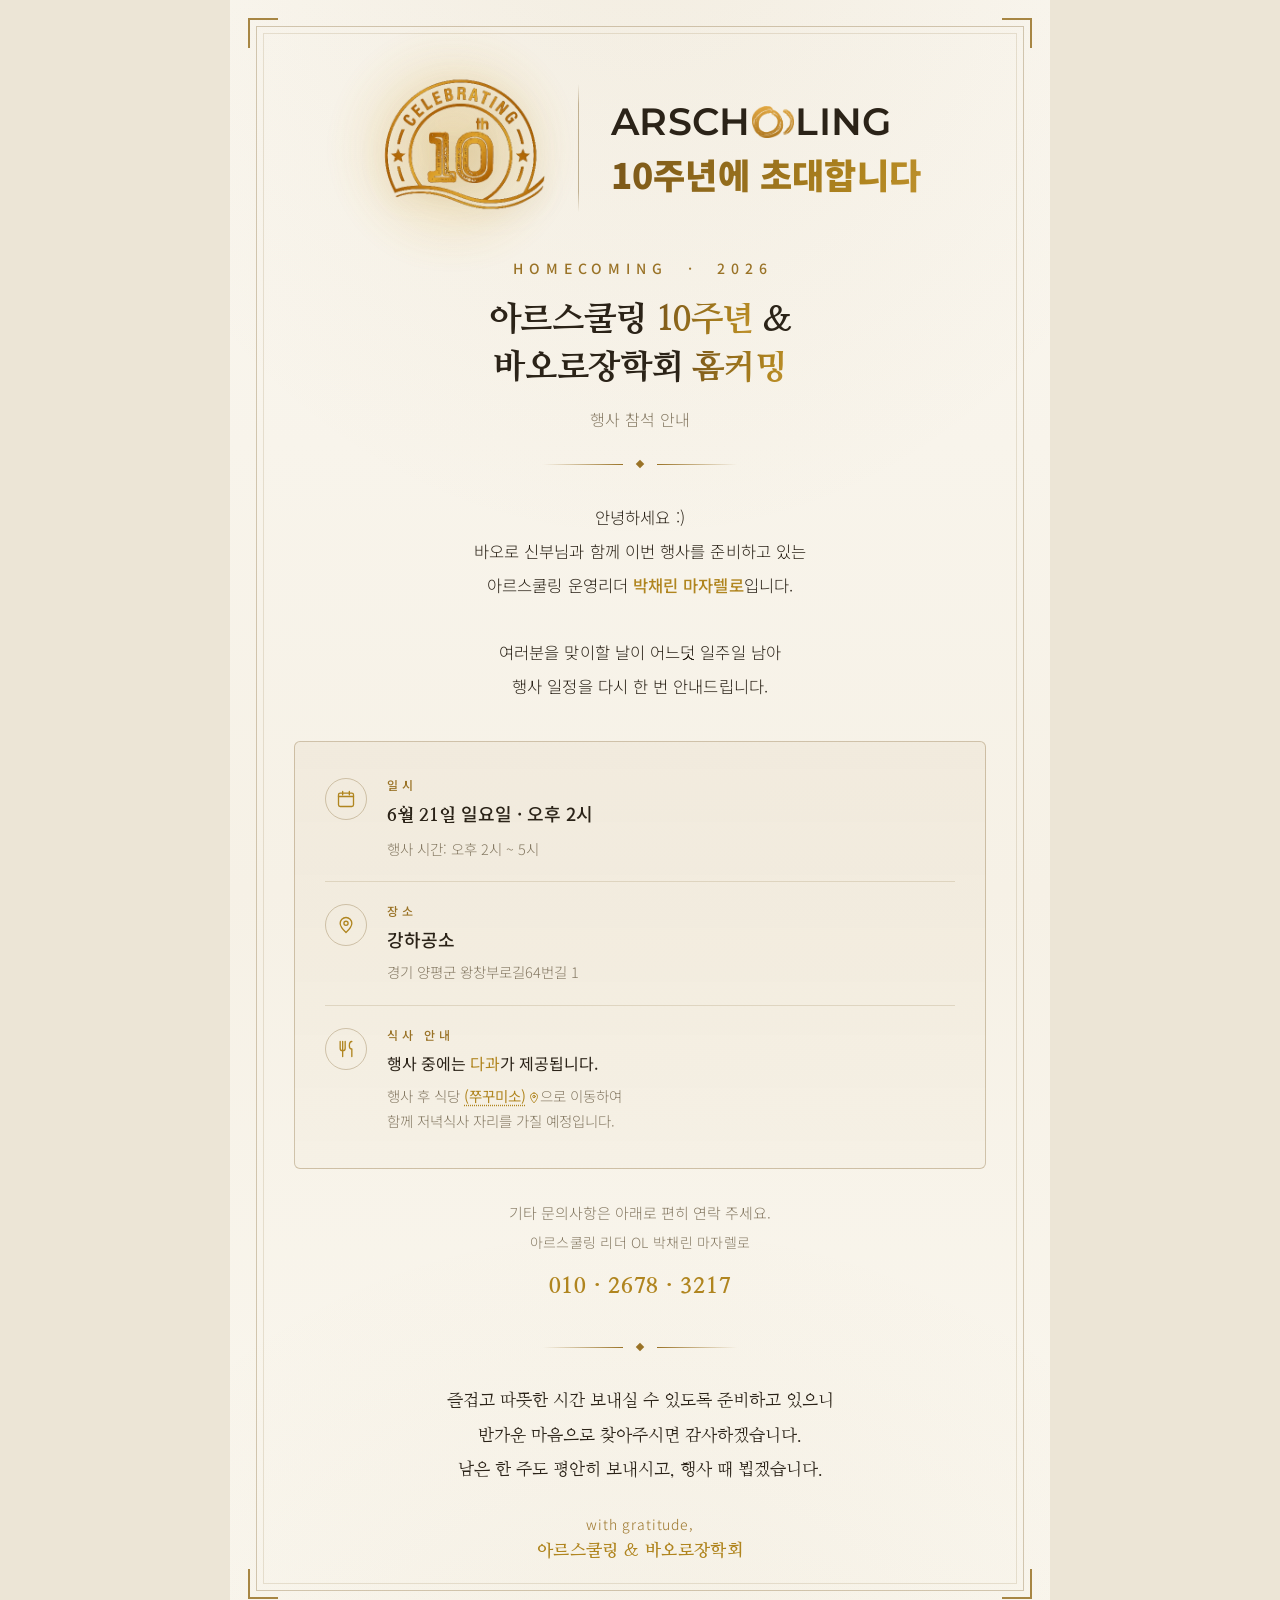
==== cream.html @ 55a67202 "쭈꾸미소 옆에 지도 핀 아이콘 추가" ====
<!DOCTYPE html>
<html lang="ko">
<head>
<meta charset="UTF-8">
<meta name="viewport" content="width=device-width, initial-scale=1.0">
<title>아르스쿨링 10주년 초대장</title>
<meta property="og:title" content="아르스쿨링 10주년 초대장">
<meta property="og:description" content="여기를 눌러 링크를 확인하세요.">
<meta property="og:image" content="https://arschooling.github.io/ar10th/assets/seal-gold-preview-cream.png">
<meta property="og:url" content="https://arschooling.github.io/ar10th/cream.html">
<meta property="og:type" content="website">
<link rel="preconnect" href="https://fonts.googleapis.com">
<link rel="preconnect" href="https://fonts.gstatic.com" crossorigin>
<link href="https://fonts.googleapis.com/css2?family=Montserrat:wght@700;800;900&family=Nanum+Myeongjo:wght@400;700;800&family=Noto+Sans+KR:wght@300;400;500;700;900&display=swap" rel="stylesheet">
<style>
  :root{
    --bg:#fbf8f1;
    --gold:#9a7327;
    --gold-bright:#b0851f;
    --gold-deep:#7a571a;
    --line:rgba(120,88,30,.30);
    --ink:#2b2318;
    --muted:#867a64;
  }
  *{margin:0;padding:0;box-sizing:border-box;}
  html,body{background:#ece5d6;}
  body{
    font-family:'Noto Sans KR',sans-serif;
    display:flex;justify-content:center;
    -webkit-font-smoothing:antialiased;
  }
  .card{
    width:820px;
    position:relative;
    background:
      radial-gradient(120% 70% at 50% -8%, rgba(154,115,39,.08), transparent 60%),
      radial-gradient(140% 60% at 50% 108%, rgba(154,115,39,.06), transparent 55%),
      linear-gradient(180deg,#faf7f0 0%,#f6f1e6 55%,#faf7ef 100%);
    overflow:hidden;
  }
  /* fine inner gold frame */
  .frame{
    position:absolute;inset:26px;
    border:1px solid var(--line);
    pointer-events:none;
  }
  .frame::before{
    content:"";position:absolute;inset:6px;
    border:1px solid rgba(120,88,30,.15);
  }
  .corner{position:absolute;width:30px;height:30px;border:0 solid var(--gold);opacity:.85;}
  .corner.tl{top:18px;left:18px;border-top-width:2px;border-left-width:2px;}
  .corner.tr{top:18px;right:18px;border-top-width:2px;border-right-width:2px;}
  .corner.bl{bottom:18px;left:18px;border-bottom-width:2px;border-left-width:2px;}
  .corner.br{bottom:18px;right:18px;border-bottom-width:2px;border-right-width:2px;}

  .inner{position:relative;padding:60px 64px 56px;}

  /* hero — reconstructed header (clean assets) */
  .hero{
    margin:10px 0 32px;
    display:flex;align-items:center;justify-content:center;gap:32px;
  }
  .hero .sealwrap{position:relative;flex:none;line-height:0;}
  .hero .sealwrap::before{
    content:"";position:absolute;left:50%;top:50%;
    width:138%;height:138%;transform:translate(-50%,-50%);
    background:radial-gradient(circle, rgba(216,166,46,.42) 0%, rgba(216,166,46,.2) 36%, rgba(216,166,46,0) 68%);
    filter:blur(15px);z-index:0;pointer-events:none;
    opacity:.75;
  }
  @keyframes aura{
    0%,100%{opacity:.5;transform:translate(-50%,-50%) scale(.95);}
    50%{opacity:1;transform:translate(-50%,-50%) scale(1.07);}
  }
  .hero .seal{
    position:relative;z-index:1;
    height:156px;width:auto;display:block;
    filter:drop-shadow(0 4px 12px rgba(120,86,20,.18));
  }
  .hero .sealwrap::after{
    content:"";position:absolute;inset:0;pointer-events:none;z-index:2;
    -webkit-mask:url(assets/seal-gold.png?v=2) center/contain no-repeat;
            mask:url(assets/seal-gold.png?v=2) center/contain no-repeat;
    background:linear-gradient(108deg, transparent 44%, rgba(255,251,234,.85) 50%, transparent 56%);
    background-repeat:no-repeat;background-size:260% 100%;
    mix-blend-mode:screen;
    animation:sealshine 5s ease-in-out 1.3s infinite;
  }
  @keyframes sealshine{
    0%{background-position:175% 0;}
    28%{background-position:-65% 0;}
    100%{background-position:-65% 0;}
  }
  .hero .vbar{
    width:1px;flex:none;height:128px;
    background:linear-gradient(180deg,transparent,rgba(120,88,30,.42) 16%,rgba(120,88,30,.42) 84%,transparent);
  }
  .hero .wordblock{display:flex;flex-direction:column;gap:15px;align-items:flex-start;}
  .wordmark{
    display:flex;align-items:center;
    font-family:'Montserrat',sans-serif;font-weight:600;
    font-size:38px;line-height:1;color:var(--ink);letter-spacing:.01em;
  }
  .wordmark .omark{height:.84em;width:auto;display:block;margin:0 .03em;}
  .invite{
    font-family:'Noto Sans KR',sans-serif;font-weight:900;
    font-size:35px;line-height:1.04;letter-spacing:.005em;
    background:linear-gradient(110deg,var(--gold-deep) 0%,var(--gold-bright) 30%,#cf9f3f 47%,var(--gold-bright) 64%,var(--gold-deep) 100%);
    background-size:280% 100%;
    -webkit-background-clip:text;background-clip:text;color:transparent;
    animation:shine 8s ease-in-out 1s infinite;
  }

  .eyebrow{
    text-align:center;font-size:14px;letter-spacing:.42em;
    color:var(--gold);font-weight:500;text-indent:.42em;
    margin-bottom:18px;text-transform:uppercase;
  }
  .divider{display:flex;align-items:center;justify-content:center;gap:14px;margin:0 auto 22px;}
  .divider .l{height:1px;width:80px;background:linear-gradient(90deg,transparent,var(--gold));}
  .divider .l.r{background:linear-gradient(90deg,var(--gold),transparent);}
  .divider .dot{width:6px;height:6px;background:var(--gold);transform:rotate(45deg);}

  h1{
    font-family:'Nanum Myeongjo',serif;
    text-align:center;color:var(--ink);
    font-weight:800;font-size:34px;line-height:1.42;
    letter-spacing:-.01em;text-wrap:balance;
  }
  h1 .accent{
    background:linear-gradient(180deg,var(--gold-bright),var(--gold-deep));
    -webkit-background-clip:text;background-clip:text;color:transparent;
  }
  .subhead{
    text-align:center;color:var(--muted);font-size:16px;font-weight:300;
    margin-top:14px;letter-spacing:.02em;
  }

  .greet{
    margin-top:34px;color:var(--ink);font-weight:300;
    font-size:16.5px;line-height:2.05;letter-spacing:.005em;
    text-align:center;text-wrap:pretty;
  }
  .greet .who{color:var(--gold-bright);font-weight:500;}

  /* details */
  .details{
    margin-top:38px;
    border:1px solid var(--line);
    background:linear-gradient(180deg,rgba(154,115,39,.05),rgba(154,115,39,.018));
    border-radius:6px;
    padding:14px 30px;
  }
  .row{display:flex;gap:20px;padding:20px 0;align-items:flex-start;}
  .row + .row{border-top:1px solid rgba(120,88,30,.16);}
  .ic{
    flex:none;width:42px;height:42px;border-radius:50%;
    border:1px solid var(--line);
    display:flex;align-items:center;justify-content:center;
    margin-top:2px;
  }
  .ic svg{width:20px;height:20px;stroke:var(--gold-bright);fill:none;stroke-width:1.6;stroke-linecap:round;stroke-linejoin:round;}
  .row .body{flex:1;}
  .row .label{
    font-size:12px;letter-spacing:.34em;color:var(--gold);
    font-weight:500;text-transform:uppercase;margin-bottom:7px;
  }
  .row .val{color:var(--ink);font-size:18px;font-weight:500;line-height:1.5;}
  .row .val .big{font-family:'Nanum Myeongjo',serif;font-weight:800;}
  .row .sub{color:var(--muted);font-size:14.5px;font-weight:300;line-height:1.75;margin-top:6px;}
  .row .sub .em{color:var(--gold-bright);font-weight:400;}
  .map-trigger{cursor:pointer;text-decoration:underline;text-underline-offset:3px;text-decoration-style:dotted;}
  .map-overlay{display:none;position:fixed;inset:0;background:rgba(0,0,0,.6);z-index:1000;align-items:flex-end;justify-content:center;padding-bottom:32px;}
  .map-overlay.on{display:flex;}
  .map-popup{background:#2b2318;border-radius:16px;padding:28px 24px 20px;width:min(320px,90vw);text-align:center;}
  .map-popup p{font-size:12px;color:rgba(255,255,255,.45);letter-spacing:.12em;text-transform:uppercase;margin-bottom:18px;}
  .map-popup .map-choices{display:flex;flex-direction:column;gap:10px;}
  .map-popup .map-choice{display:block;padding:13px 0;border-radius:10px;font-size:15px;font-weight:500;letter-spacing:.04em;text-decoration:none;background:rgba(255,255,255,.07);color:#e8c97a;transition:background .18s;}
  .map-popup .map-choice:hover{background:rgba(255,255,255,.13);}
  .map-popup .map-cancel{margin-top:14px;padding:11px 0;font-size:14px;color:rgba(255,255,255,.35);cursor:pointer;letter-spacing:.04em;}
  .map-popup .map-cancel:hover{color:rgba(255,255,255,.6);}

  .contact{
    margin-top:30px;text-align:center;
    color:var(--muted);font-size:15px;font-weight:300;line-height:1.9;
  }
  .contact .num{
    display:block;margin-top:10px;
    font-family:'Nanum Myeongjo',serif;font-weight:800;font-size:22px;
    color:var(--gold-bright);letter-spacing:.04em;
    text-decoration:none;
  }
  .contact .chips{display:flex;gap:8px;justify-content:center;margin-top:12px;}
  .contact .chip{
    border:1px solid var(--line);border-radius:999px;
    padding:6px 16px;font-size:13px;color:var(--gold);font-weight:400;letter-spacing:.02em;
  }

  .closing{
    margin-top:34px;text-align:center;
    font-family:'Nanum Myeongjo',serif;
    color:var(--ink);font-size:16.5px;line-height:2.1;font-weight:400;
    text-wrap:pretty;
  }
  .signoff{
    margin-top:26px;text-align:center;color:var(--gold);
    font-size:14px;font-weight:300;letter-spacing:.06em;
  }
  .signoff .org{
    display:block;font-family:'Nanum Myeongjo',serif;font-weight:700;
    color:var(--gold-bright);font-size:17px;letter-spacing:.02em;margin-top:6px;
  }

  /* ── motion ── */
  .hero{position:relative;}
  .hero .sheen{
    position:absolute;top:-20%;left:-75%;width:55%;height:140%;
    background:linear-gradient(105deg,
      rgba(255,245,225,0) 0%,
      rgba(255,245,225,.0) 38%,
      rgba(255,248,232,.45) 50%,
      rgba(255,245,225,0) 62%,
      rgba(255,245,225,0) 100%);
    transform:skewX(-16deg);
    pointer-events:none;mix-blend-mode:screen;
    animation:sheen 7s cubic-bezier(.5,0,.2,1) 1.4s infinite;
  }
  @keyframes sheen{
    0%{left:-75%;}
    14%{left:135%;}
    100%{left:135%;}
  }
  /* animated shine on the gold headline text */
  h1 .accent{
    background:linear-gradient(110deg,var(--gold-deep) 0%,var(--gold-bright) 30%,#cf9f3f 47%,var(--gold-bright) 64%,var(--gold-deep) 100%);
    background-size:280% 100%;
    -webkit-background-clip:text;background-clip:text;color:transparent;
    animation:shine 8s ease-in-out 1s infinite;
  }
  @keyframes shine{
    0%{background-position:120% 0;}
    45%{background-position:-40% 0;}
    100%{background-position:-40% 0;}
  }
  /* scroll reveal */
  .reveal{
    opacity:0;transform:translateY(30px);
    transition:opacity 1s cubic-bezier(.22,.61,.36,1), transform 1s cubic-bezier(.22,.61,.36,1);
    will-change:opacity,transform;
  }
  .reveal.in{opacity:1;transform:none;}
  .hero.reveal{transform:translateY(20px) scale(.985);}
  .hero.reveal.in{transform:none;}

  @media (prefers-reduced-motion: reduce){
    .reveal{opacity:1;transform:none;transition:none;}
    .hero .sheen{animation:none;display:none;}
    .hero .sealwrap::after{animation:none;display:none;}
    .hero .sealwrap::before{animation:none;}
    .invite{animation:none;}
    h1 .accent{animation:none;}
  }

  @media (max-width: 860px){
    .card{width:100%;}
    .inner{padding:44px 28px 44px;}
    .frame{inset:16px;}
    .corner.tl{top:10px;left:10px;}
    .corner.tr{top:10px;right:10px;}
    .corner.bl{bottom:10px;left:10px;}
    .corner.br{bottom:10px;right:10px;}
  }
  @media (max-width: 520px){
    .inner{padding:36px 20px 36px;}
    .hero{flex-direction:column;gap:16px;margin-bottom:24px;}
    .hero .vbar{width:80px;height:1px;
      background:linear-gradient(90deg,transparent,rgba(120,88,30,.42) 16%,rgba(120,88,30,.42) 84%,transparent);}
    .hero .seal{height:120px;}
    .hero .wordblock{align-items:center;}
    .wordmark{font-size:28px;}
    .invite{font-size:24px;text-align:center;}
    h1{font-size:26px;}
    .greet{font-size:15px;}
    .details{padding:10px 16px;}
    .row .val{font-size:16px;}
    .contact .num{font-size:19px;}
    .closing{font-size:15px;}
  }
</style>
</head>
<body>
  <div class="card" data-screen-label="초대장">
    <div class="frame"></div>
    <span class="corner tl"></span><span class="corner tr"></span>
    <span class="corner bl"></span><span class="corner br"></span>

    <div class="inner">
      <div class="hero reveal">
        <span class="sealwrap"><img class="seal" src="assets/seal-gold.png?v=2" alt="Celebrating 10th"></span>
        <span class="vbar"></span>
        <div class="wordblock">
          <div class="wordmark">ARSCH<img class="omark" src="assets/logo-mark-gold.png?v=3" alt="O">LING</div>
          <div class="invite">10주년에 초대합니다</div>
        </div>
      </div>

      <div class="eyebrow reveal">Homecoming &nbsp;·&nbsp; 2026</div>

      <h1 class="reveal">아르스쿨링 <span class="accent">10주년</span> &amp; <br>바오로장학회 <span class="accent">홈커밍</span></h1>
      <p class="subhead reveal">행사 참석 안내</p>

      <div class="divider reveal" style="margin-top:30px;">
        <span class="l"></span><span class="dot"></span><span class="l r"></span>
      </div>

      <p class="greet reveal">
        안녕하세요 :)<br>
        바오로 신부님과 함께 이번 행사를 준비하고 있는<br>
        아르스쿨링 운영리더 <span class="who">박채린 마자렐로</span>입니다.<br><br>
        여러분을 맞이할 날이 어느덧 일주일 남아<br>
        행사 일정을 다시 한 번 안내드립니다.
      </p>

      <div class="details reveal">
        <div class="row">
          <span class="ic"><svg viewBox="0 0 24 24"><rect x="3" y="5" width="18" height="16" rx="2"/><path d="M3 9h18M8 3v4M16 3v4"/></svg></span>
          <div class="body">
            <div class="label">일시</div>
            <div class="val"><span class="big">6월 21일</span> 일요일 · 오후 2시</div>
            <div class="sub">행사 시간: 오후 2시 ~ 5시</div>
          </div>
        </div>
        <div class="row">
          <span class="ic"><svg viewBox="0 0 24 24"><path d="M12 21s7-6.3 7-11a7 7 0 0 0-14 0c0 4.7 7 11 7 11z"/><circle cx="12" cy="10" r="2.5"/></svg></span>
          <div class="body">
            <div class="label">장소</div>
            <div class="val">강하공소</div>
            <div class="sub">경기 양평군 왕창부로길64번길 1</div>
          </div>
        </div>
        <div class="row">
          <span class="ic"><svg viewBox="0 0 24 24"><path d="M5 3v8a3 3 0 0 0 6 0V3M8 3v18M19 3c-1.6 0-3 2.2-3 5s1.4 4 3 4v9"/></svg></span>
          <div class="body">
            <div class="label">식사 안내</div>
            <div class="val" style="font-size:16px;font-weight:400;line-height:1.7;">행사 중에는 <span style="color:var(--gold-bright)">다과</span>가 제공됩니다.</div>
            <div class="sub">행사 후 식당 <span class="em map-trigger" onclick="document.getElementById('mapPopup').classList.add('on')">(쭈꾸미소)<svg viewBox="0 0 24 24" fill="none" style="width:12px;height:12px;display:inline-block;vertical-align:middle;margin-left:2px;margin-bottom:1px;stroke:currentColor;stroke-width:2;stroke-linecap:round;stroke-linejoin:round;"><path d="M12 2C8.13 2 5 5.13 5 9c0 5.25 7 13 7 13s7-7.75 7-13c0-3.87-3.13-7-7-7z"/><circle cx="12" cy="9" r="2.5"/></svg></span>으로 이동하여<br>함께 저녁식사 자리를 가질 예정입니다.</div>
          </div>
        </div>
      </div>

      <div class="contact reveal">
        기타 문의사항은 아래로 편히 연락 주세요.<br>
        <span style="font-size:14px;letter-spacing:.02em;">아르스쿨링 리더 OL 박채린 마자렐로</span>
        <a class="num" href="tel:01026783217">010 · 2678 · 3217</a>
      </div>

      <div class="divider reveal" style="margin-top:36px;">
        <span class="l"></span><span class="dot"></span><span class="l r"></span>
      </div>

      <p class="closing reveal">
        즐겁고 따뜻한 시간 보내실 수 있도록 준비하고 있으니<br>
        반가운 마음으로 찾아주시면 감사하겠습니다.<br>
        남은 한 주도 평안히 보내시고, 행사 때 뵙겠습니다.
      </p>

      <p class="signoff reveal">
        with gratitude,
        <span class="org">아르스쿨링 &amp; 바오로장학회</span>
      </p>
    </div>
  </div>

  <script>
    (function(){
      var reduce = window.matchMedia && window.matchMedia('(prefers-reduced-motion: reduce)').matches;
      var els = document.querySelectorAll('.reveal');
      if(reduce || !('IntersectionObserver' in window)){
        els.forEach(function(el){ el.classList.add('in'); });
        return;
      }
      var io = new IntersectionObserver(function(entries){
        var shown = entries.filter(function(e){ return e.isIntersecting; });
        shown.forEach(function(e, i){
          e.target.style.transitionDelay = (i * 0.11) + 's';
          e.target.classList.add('in');
          io.unobserve(e.target);
        });
      }, { threshold: 0.05, rootMargin: '0px 0px 40px 0px' });
      els.forEach(function(el){ io.observe(el); });
    })();
  </script>

  <div class="map-overlay" id="mapPopup" onclick="if(event.target===this)this.classList.remove('on')">
    <div class="map-popup">
      <p>지도 앱을 선택해주세요</p>
      <div class="map-choices">
        <a class="map-choice" href="https://map.naver.com/v5/search/경기 광주시 퇴촌면 정영로 756" target="_blank" rel="noopener" onclick="document.getElementById('mapPopup').classList.remove('on')">네이버 지도</a>
        <a class="map-choice" href="https://map.kakao.com/?q=경기 광주시 퇴촌면 정영로 756" target="_blank" rel="noopener" onclick="document.getElementById('mapPopup').classList.remove('on')">카카오맵</a>
        <a class="map-choice" href="https://maps.google.com/?q=경기+광주시+퇴촌면+정영로+756" target="_blank" rel="noopener" onclick="document.getElementById('mapPopup').classList.remove('on')">구글 지도</a>
      </div>
      <div class="map-cancel" onclick="document.getElementById('mapPopup').classList.remove('on')">닫기</div>
    </div>
  </div>
</body>
</html>
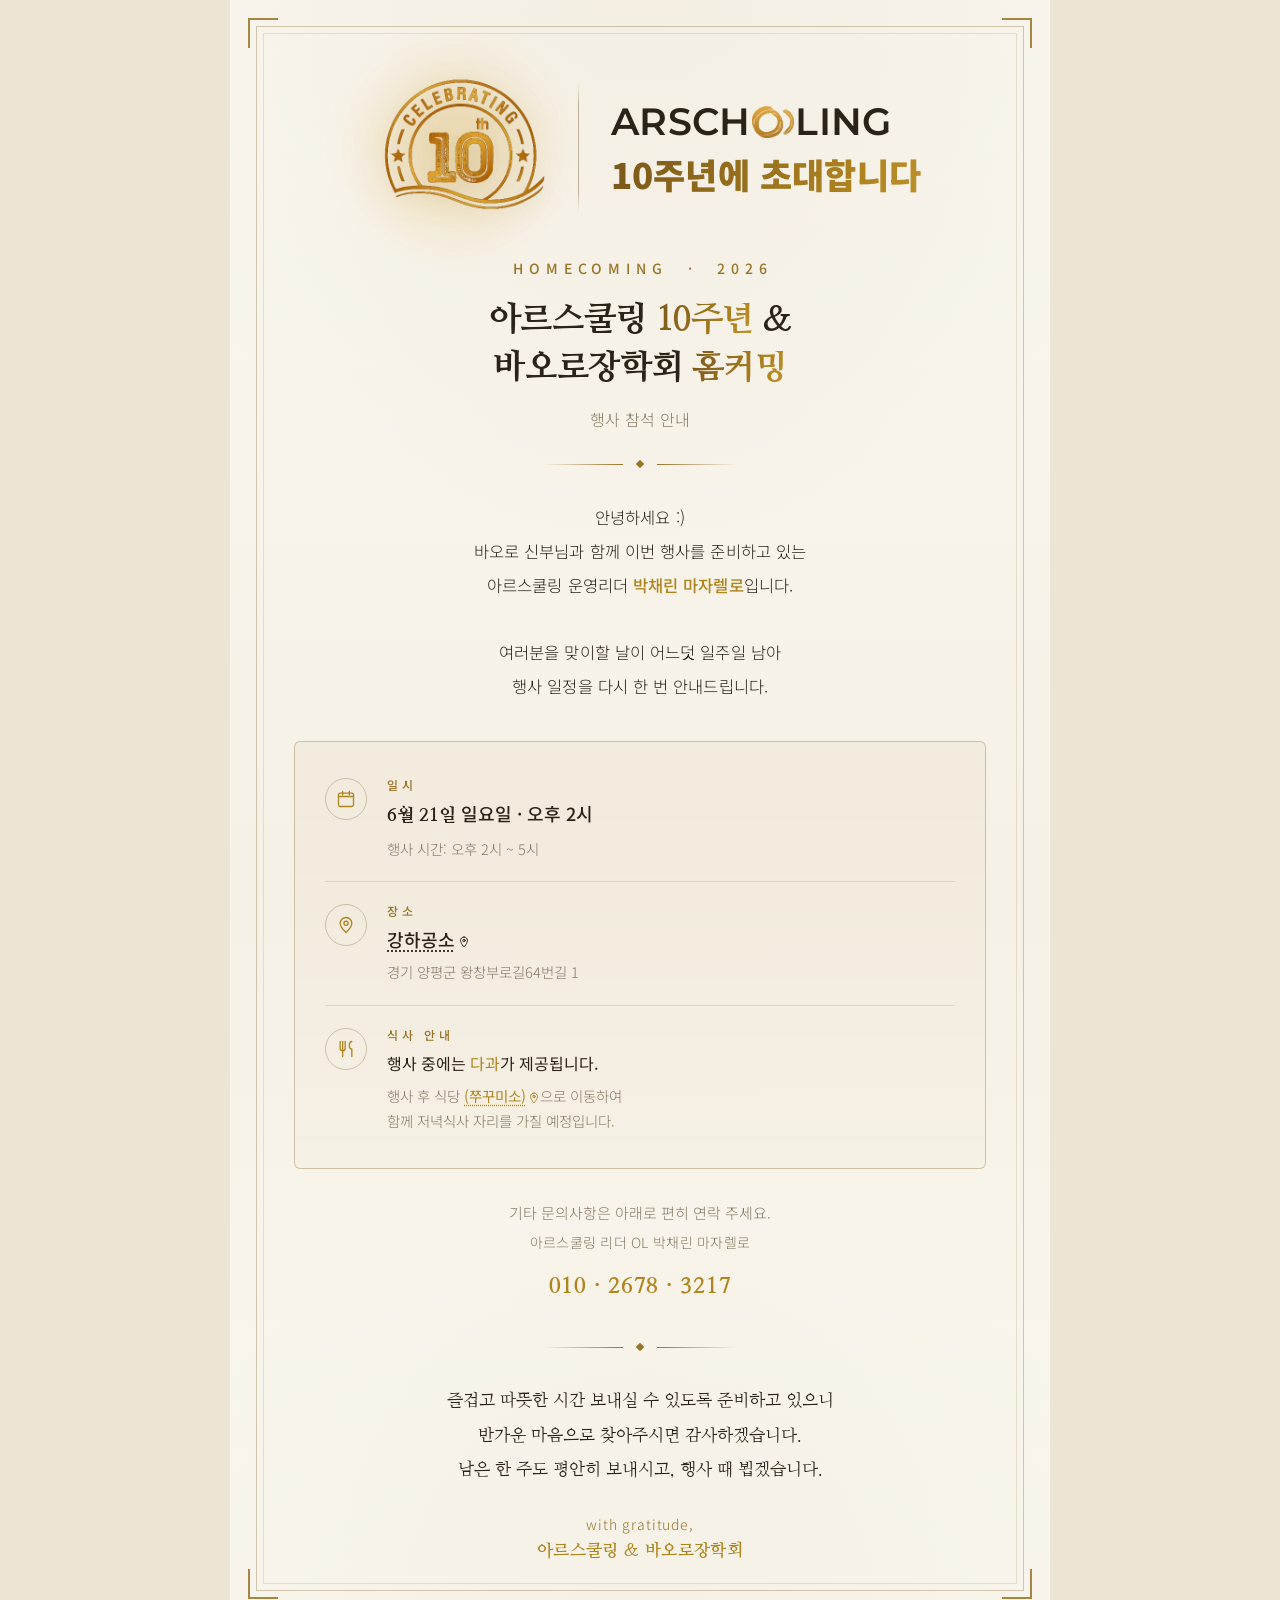
==== commit f62b4a3e: "강하공소 지도 연결 추가, 팝업 동적 주소 처리" ====
--- a/cream.html
+++ b/cream.html
@@ -335,7 +335,7 @@
           <span class="ic"><svg viewBox="0 0 24 24"><path d="M12 21s7-6.3 7-11a7 7 0 0 0-14 0c0 4.7 7 11 7 11z"/><circle cx="12" cy="10" r="2.5"/></svg></span>
           <div class="body">
             <div class="label">장소</div>
-            <div class="val">강하공소</div>
+            <div class="val"><span class="map-trigger" onclick="openMap('경기 양평군 왕창부로길64번길 1','강하공소')">강하공소<svg viewBox="0 0 24 24" fill="none" style="width:12px;height:12px;display:inline-block;vertical-align:middle;margin-left:3px;margin-bottom:1px;stroke:currentColor;stroke-width:2;stroke-linecap:round;stroke-linejoin:round;"><path d="M12 2C8.13 2 5 5.13 5 9c0 5.25 7 13 7 13s7-7.75 7-13c0-3.87-3.13-7-7-7z"/><circle cx="12" cy="9" r="2.5"/></svg></span></div>
             <div class="sub">경기 양평군 왕창부로길64번길 1</div>
           </div>
         </div>
@@ -344,7 +344,7 @@
           <div class="body">
             <div class="label">식사 안내</div>
             <div class="val" style="font-size:16px;font-weight:400;line-height:1.7;">행사 중에는 <span style="color:var(--gold-bright)">다과</span>가 제공됩니다.</div>
-            <div class="sub">행사 후 식당 <span class="em map-trigger" onclick="document.getElementById('mapPopup').classList.add('on')">(쭈꾸미소)<svg viewBox="0 0 24 24" fill="none" style="width:12px;height:12px;display:inline-block;vertical-align:middle;margin-left:2px;margin-bottom:1px;stroke:currentColor;stroke-width:2;stroke-linecap:round;stroke-linejoin:round;"><path d="M12 2C8.13 2 5 5.13 5 9c0 5.25 7 13 7 13s7-7.75 7-13c0-3.87-3.13-7-7-7z"/><circle cx="12" cy="9" r="2.5"/></svg></span>으로 이동하여<br>함께 저녁식사 자리를 가질 예정입니다.</div>
+            <div class="sub">행사 후 식당 <span class="em map-trigger" onclick="openMap('경기 광주시 퇴촌면 정영로 756','쭈꾸미소')">(쭈꾸미소)<svg viewBox="0 0 24 24" fill="none" style="width:12px;height:12px;display:inline-block;vertical-align:middle;margin-left:2px;margin-bottom:1px;stroke:currentColor;stroke-width:2;stroke-linecap:round;stroke-linejoin:round;"><path d="M12 2C8.13 2 5 5.13 5 9c0 5.25 7 13 7 13s7-7.75 7-13c0-3.87-3.13-7-7-7z"/><circle cx="12" cy="9" r="2.5"/></svg></span>으로 이동하여<br>함께 저녁식사 자리를 가질 예정입니다.</div>
           </div>
         </div>
       </div>
@@ -391,14 +391,24 @@
       els.forEach(function(el){ io.observe(el); });
     })();
   </script>
+  <script>
+    function openMap(query, title) {
+      var q = encodeURIComponent(query);
+      document.getElementById('mapTitle').textContent = title;
+      document.getElementById('mapNaver').href = 'https://map.naver.com/v5/search/' + query;
+      document.getElementById('mapKakao').href = 'https://map.kakao.com/?q=' + q;
+      document.getElementById('mapGoogle').href = 'https://maps.google.com/?q=' + q;
+      document.getElementById('mapPopup').classList.add('on');
+    }
+  </script>
 
   <div class="map-overlay" id="mapPopup" onclick="if(event.target===this)this.classList.remove('on')">
     <div class="map-popup">
-      <p>지도 앱을 선택해주세요</p>
+      <p id="mapTitle">지도 앱을 선택해주세요</p>
       <div class="map-choices">
-        <a class="map-choice" href="https://map.naver.com/v5/search/경기 광주시 퇴촌면 정영로 756" target="_blank" rel="noopener" onclick="document.getElementById('mapPopup').classList.remove('on')">네이버 지도</a>
-        <a class="map-choice" href="https://map.kakao.com/?q=경기 광주시 퇴촌면 정영로 756" target="_blank" rel="noopener" onclick="document.getElementById('mapPopup').classList.remove('on')">카카오맵</a>
-        <a class="map-choice" href="https://maps.google.com/?q=경기+광주시+퇴촌면+정영로+756" target="_blank" rel="noopener" onclick="document.getElementById('mapPopup').classList.remove('on')">구글 지도</a>
+        <a class="map-choice" id="mapNaver" href="#" target="_blank" rel="noopener" onclick="document.getElementById('mapPopup').classList.remove('on')">네이버 지도</a>
+        <a class="map-choice" id="mapKakao" href="#" target="_blank" rel="noopener" onclick="document.getElementById('mapPopup').classList.remove('on')">카카오맵</a>
+        <a class="map-choice" id="mapGoogle" href="#" target="_blank" rel="noopener" onclick="document.getElementById('mapPopup').classList.remove('on')">구글 지도</a>
       </div>
       <div class="map-cancel" onclick="document.getElementById('mapPopup').classList.remove('on')">닫기</div>
     </div>
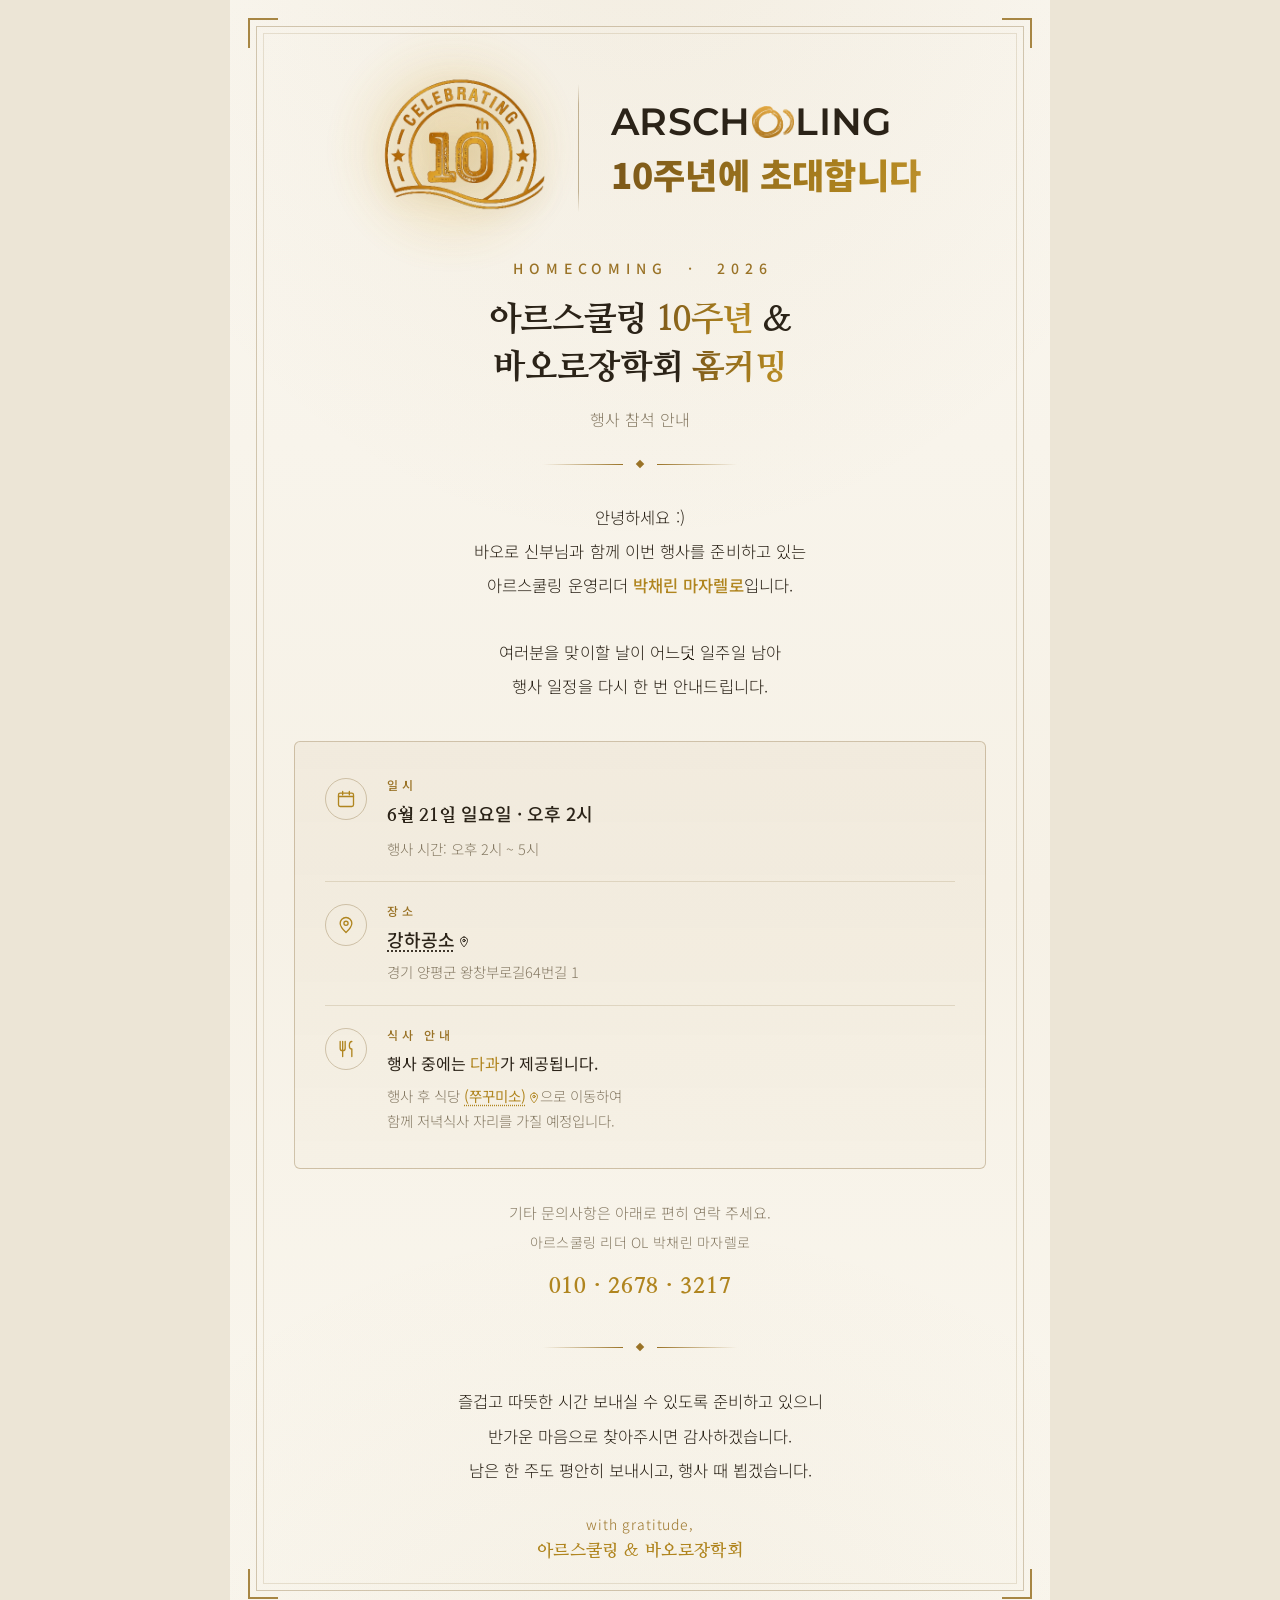
==== commit 8da106e2: "closing 폰트 Noto Sans KR로 변경" ====
--- a/cream.html
+++ b/cream.html
@@ -199,8 +199,7 @@
 
   .closing{
     margin-top:34px;text-align:center;
-    font-family:'Nanum Myeongjo',serif;
-    color:var(--ink);font-size:16.5px;line-height:2.1;font-weight:400;
+    color:var(--ink);font-size:16.5px;line-height:2.1;font-weight:300;
     text-wrap:pretty;
   }
   .signoff{
@@ -285,7 +284,7 @@
     .details{padding:10px 16px;}
     .row .val{font-size:16px;}
     .contact .num{font-size:19px;}
-    .closing{font-size:15px;}
+    .closing{font-size:15px;padding:0 16px;}
   }
 </style>
 </head>
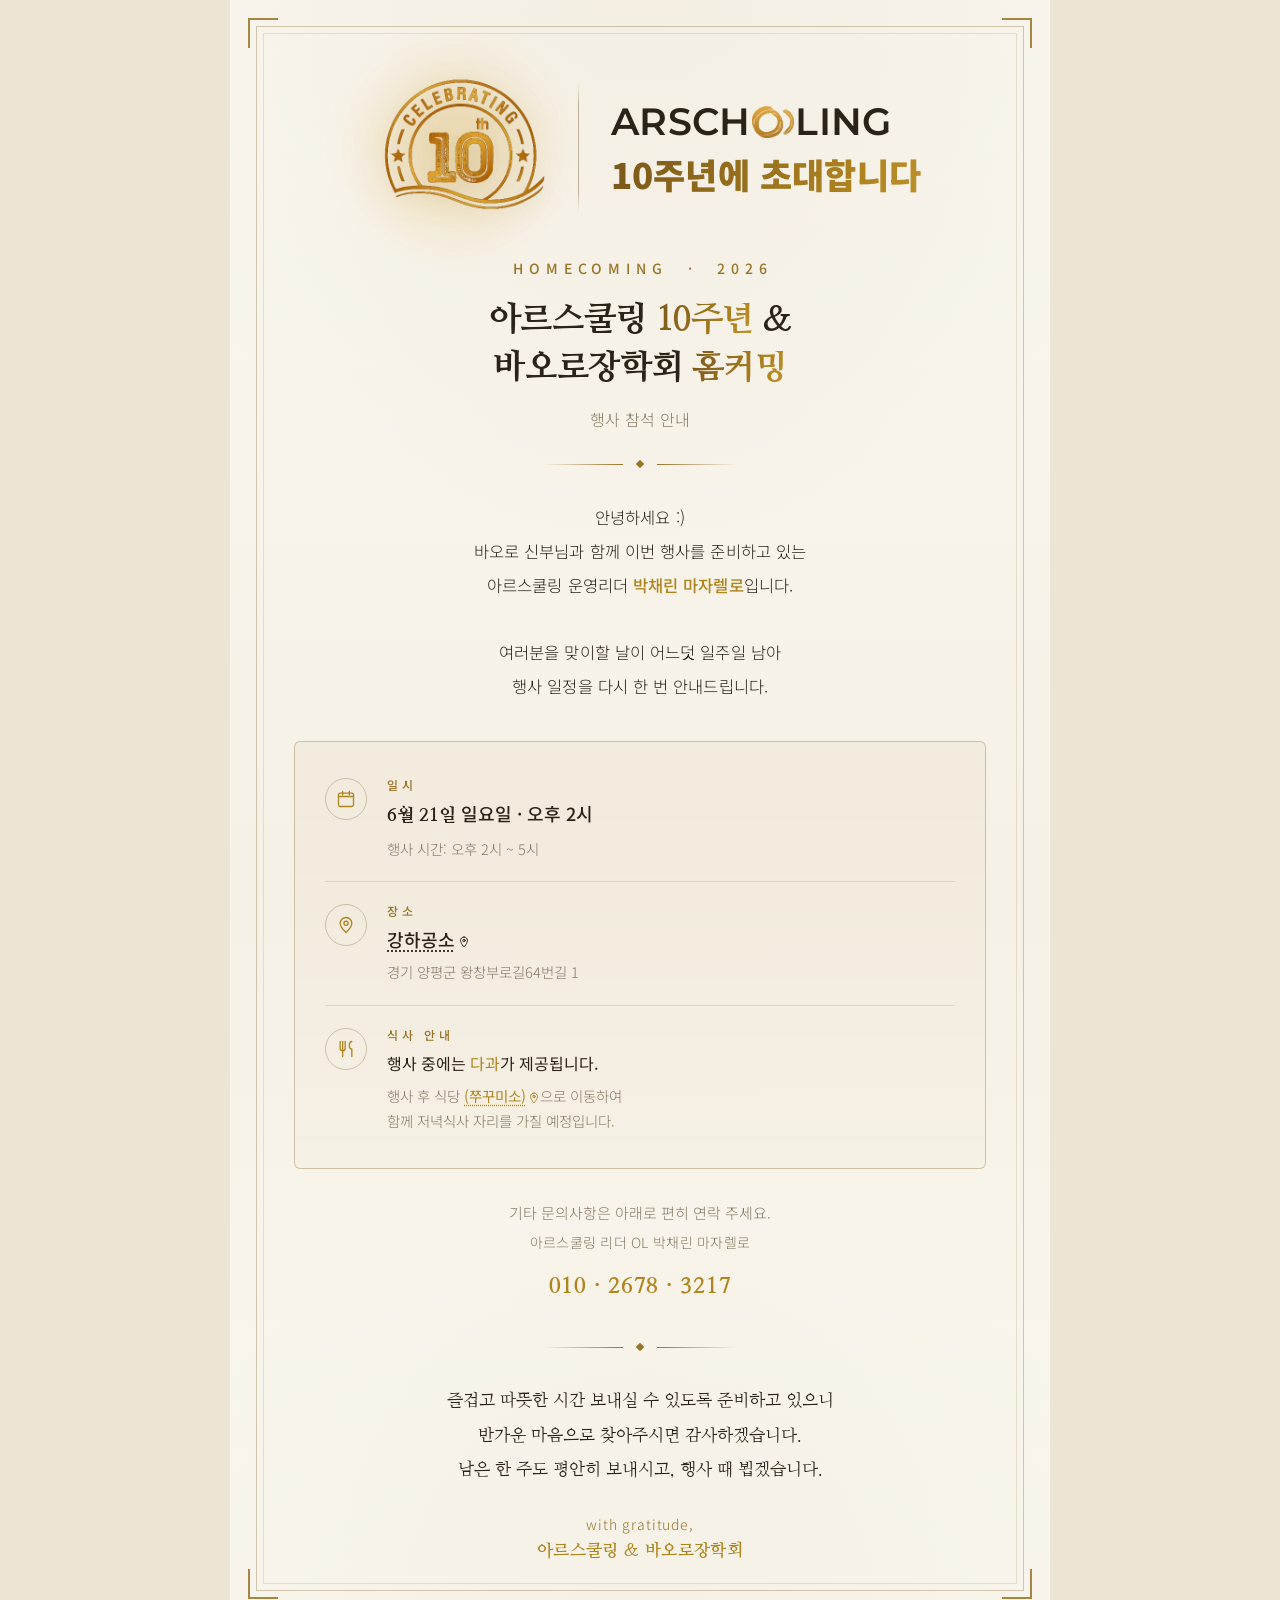
==== commit 6e17c24d: "closing 폰트 Nanum Myeongjo로 복원" ====
--- a/cream.html
+++ b/cream.html
@@ -199,7 +199,8 @@
 
   .closing{
     margin-top:34px;text-align:center;
-    color:var(--ink);font-size:16.5px;line-height:2.1;font-weight:300;
+    font-family:'Nanum Myeongjo',serif;
+    color:var(--ink);font-size:16.5px;line-height:2.1;font-weight:400;
     text-wrap:pretty;
   }
   .signoff{
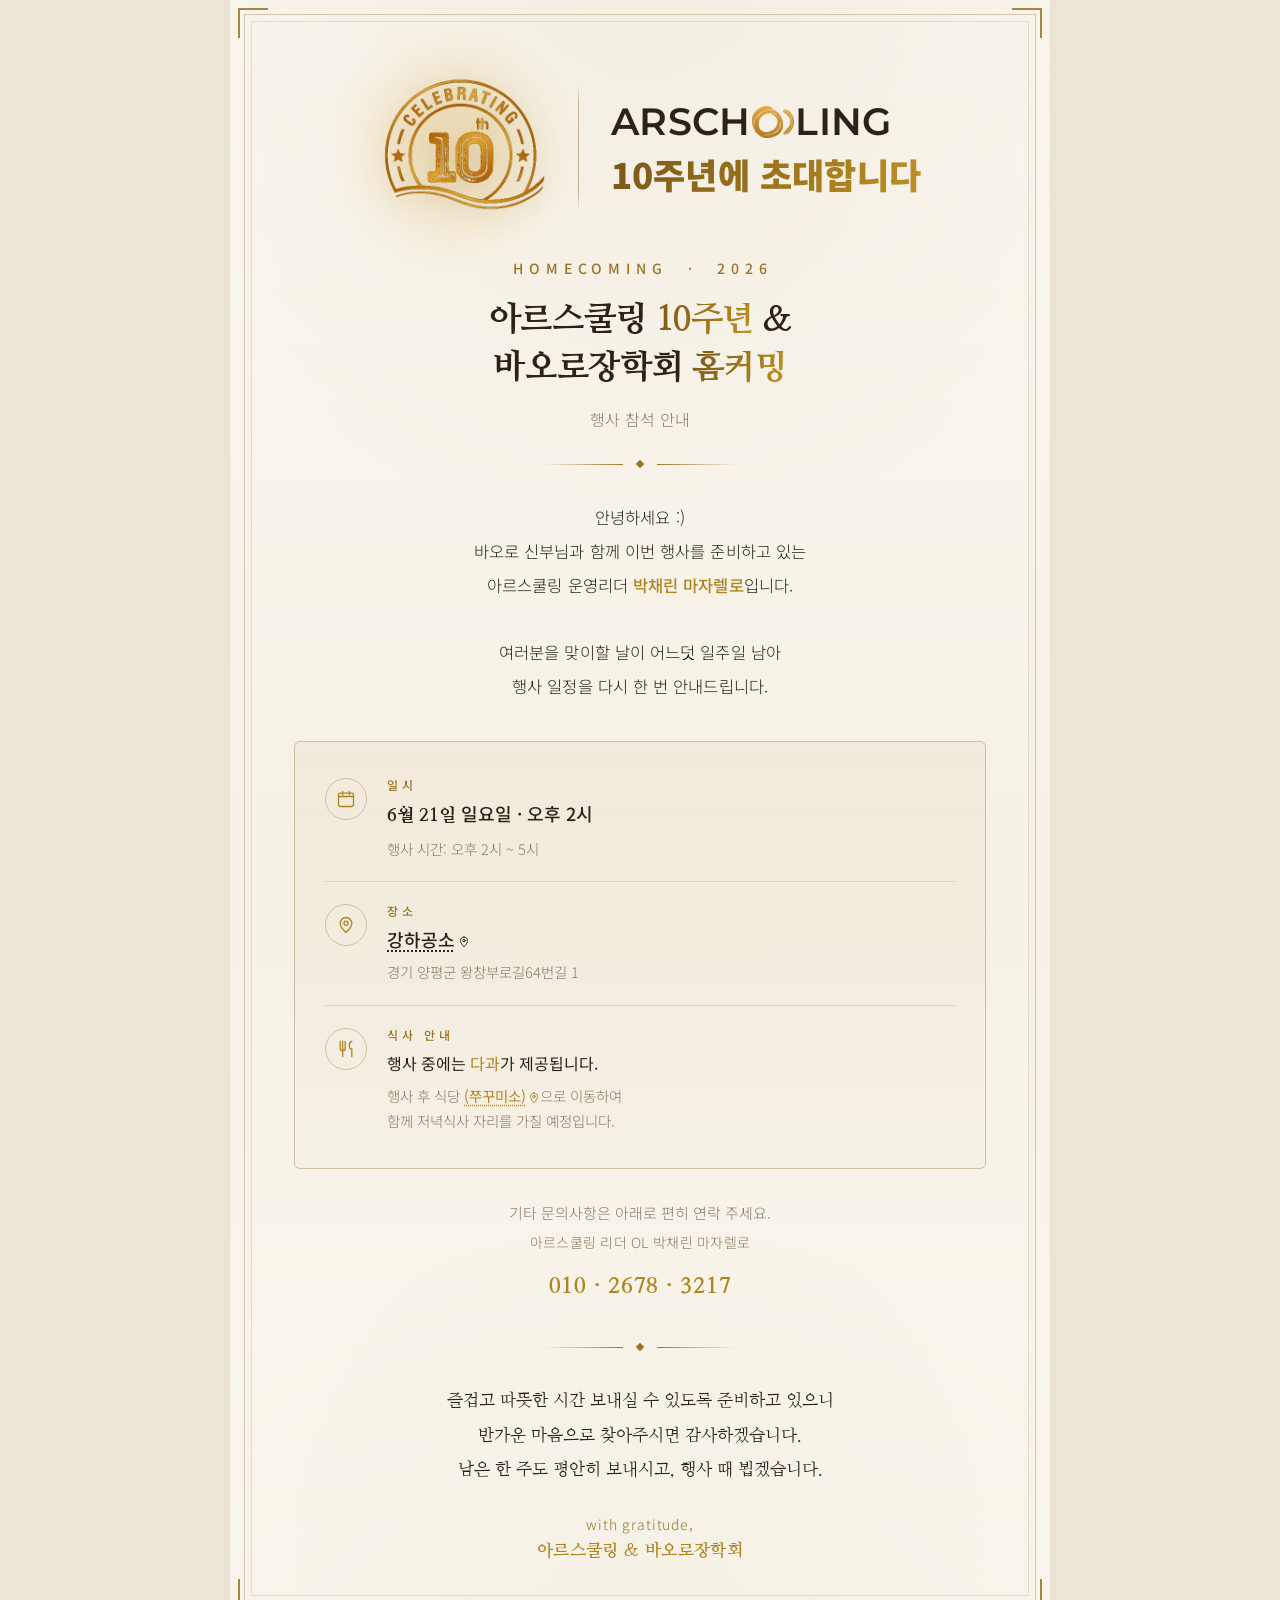
==== commit e6fbe3f9: "바깥 테두리 및 코너 장식 더 바깥으로 이동" ====
--- a/cream.html
+++ b/cream.html
@@ -40,7 +40,7 @@
   }
   /* fine inner gold frame */
   .frame{
-    position:absolute;inset:26px;
+    position:absolute;inset:14px;
     border:1px solid var(--line);
     pointer-events:none;
   }
@@ -49,10 +49,10 @@
     border:1px solid rgba(120,88,30,.15);
   }
   .corner{position:absolute;width:30px;height:30px;border:0 solid var(--gold);opacity:.85;}
-  .corner.tl{top:18px;left:18px;border-top-width:2px;border-left-width:2px;}
-  .corner.tr{top:18px;right:18px;border-top-width:2px;border-right-width:2px;}
-  .corner.bl{bottom:18px;left:18px;border-bottom-width:2px;border-left-width:2px;}
-  .corner.br{bottom:18px;right:18px;border-bottom-width:2px;border-right-width:2px;}
+  .corner.tl{top:8px;left:8px;border-top-width:2px;border-left-width:2px;}
+  .corner.tr{top:8px;right:8px;border-top-width:2px;border-right-width:2px;}
+  .corner.bl{bottom:8px;left:8px;border-bottom-width:2px;border-left-width:2px;}
+  .corner.br{bottom:8px;right:8px;border-bottom-width:2px;border-right-width:2px;}
 
   .inner{position:relative;padding:60px 64px 56px;}
 
@@ -285,7 +285,7 @@
     .details{padding:10px 16px;}
     .row .val{font-size:16px;}
     .contact .num{font-size:19px;}
-    .closing{font-size:15px;padding:0 16px;}
+    .closing{font-size:15px;}
   }
 </style>
 </head>
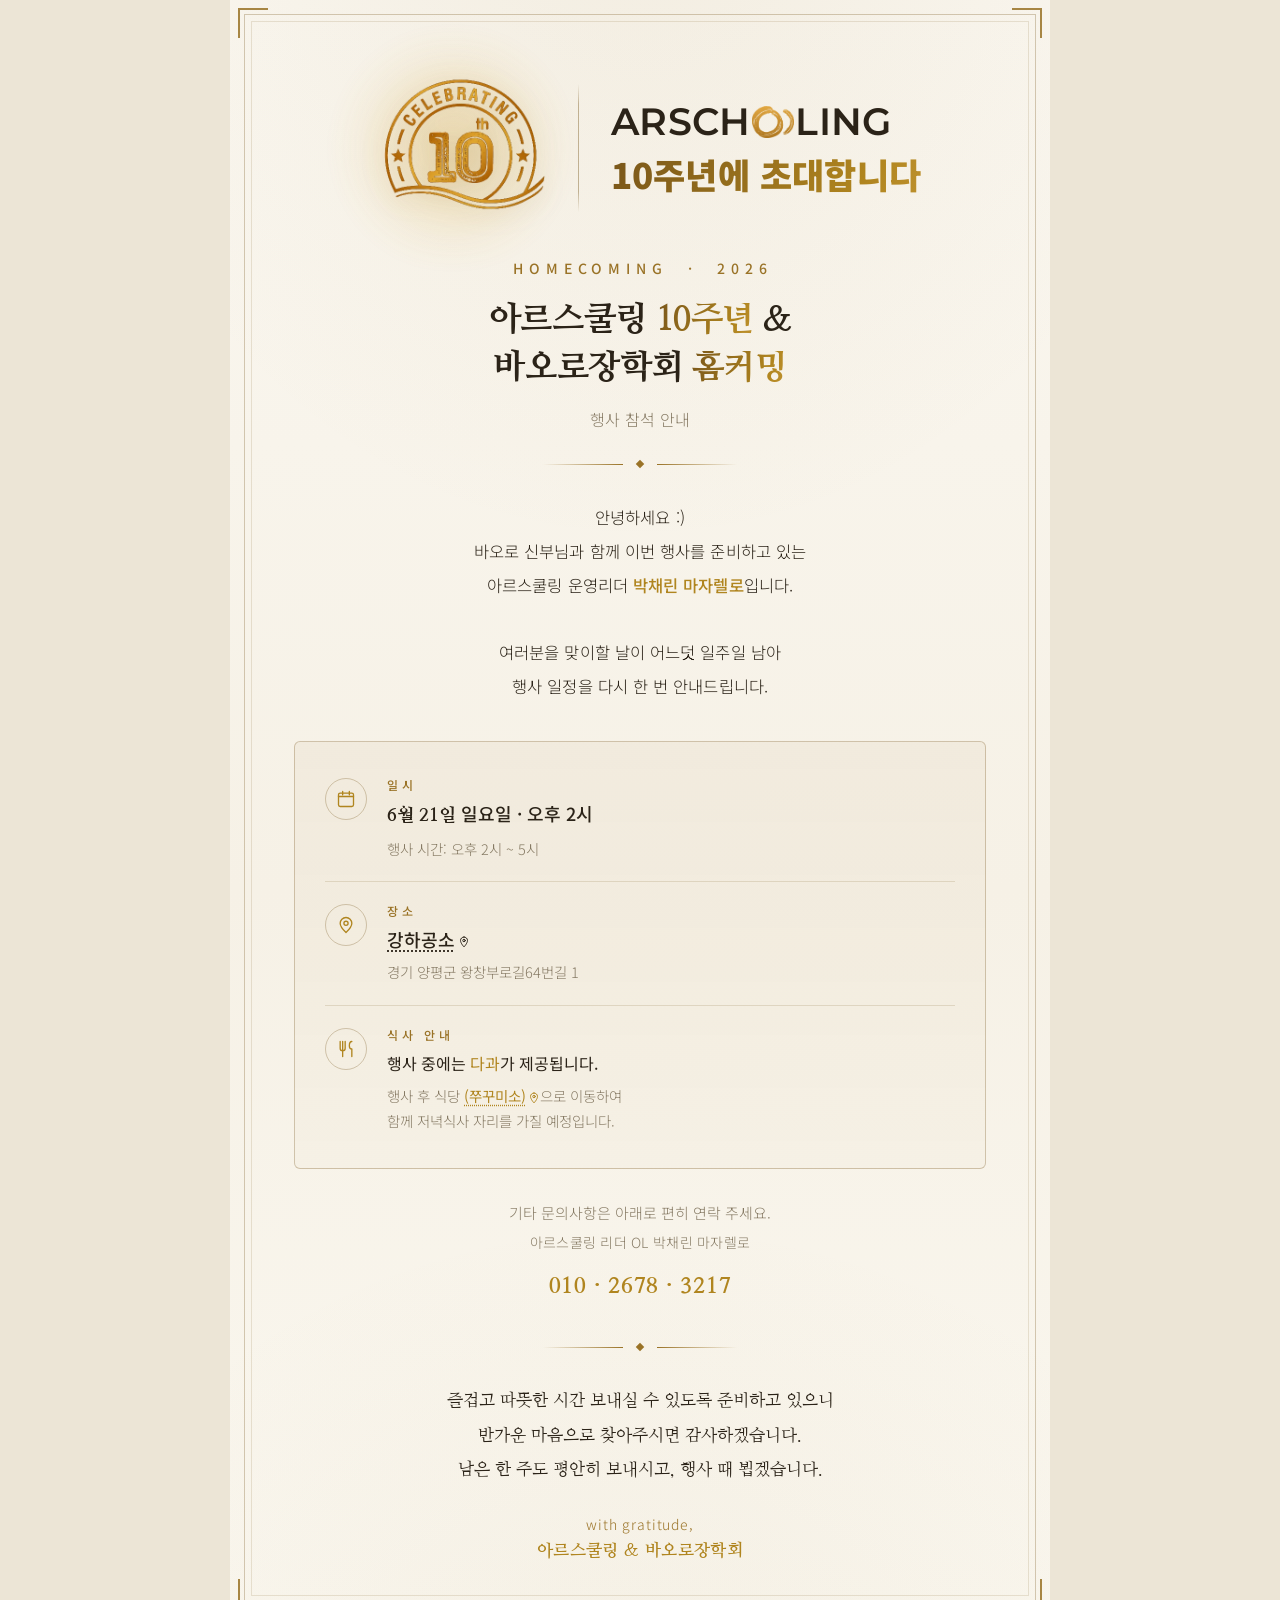
==== commit 68ce5ff1: "모바일 테두리 및 코너 더 바깥으로 수정" ====
--- a/cream.html
+++ b/cream.html
@@ -265,11 +265,11 @@
   @media (max-width: 860px){
     .card{width:100%;}
     .inner{padding:44px 28px 44px;}
-    .frame{inset:16px;}
-    .corner.tl{top:10px;left:10px;}
-    .corner.tr{top:10px;right:10px;}
-    .corner.bl{bottom:10px;left:10px;}
-    .corner.br{bottom:10px;right:10px;}
+    .frame{inset:8px;}
+    .corner.tl{top:2px;left:2px;}
+    .corner.tr{top:2px;right:2px;}
+    .corner.bl{bottom:2px;left:2px;}
+    .corner.br{bottom:2px;right:2px;}
   }
   @media (max-width: 520px){
     .inner{padding:36px 20px 36px;}
